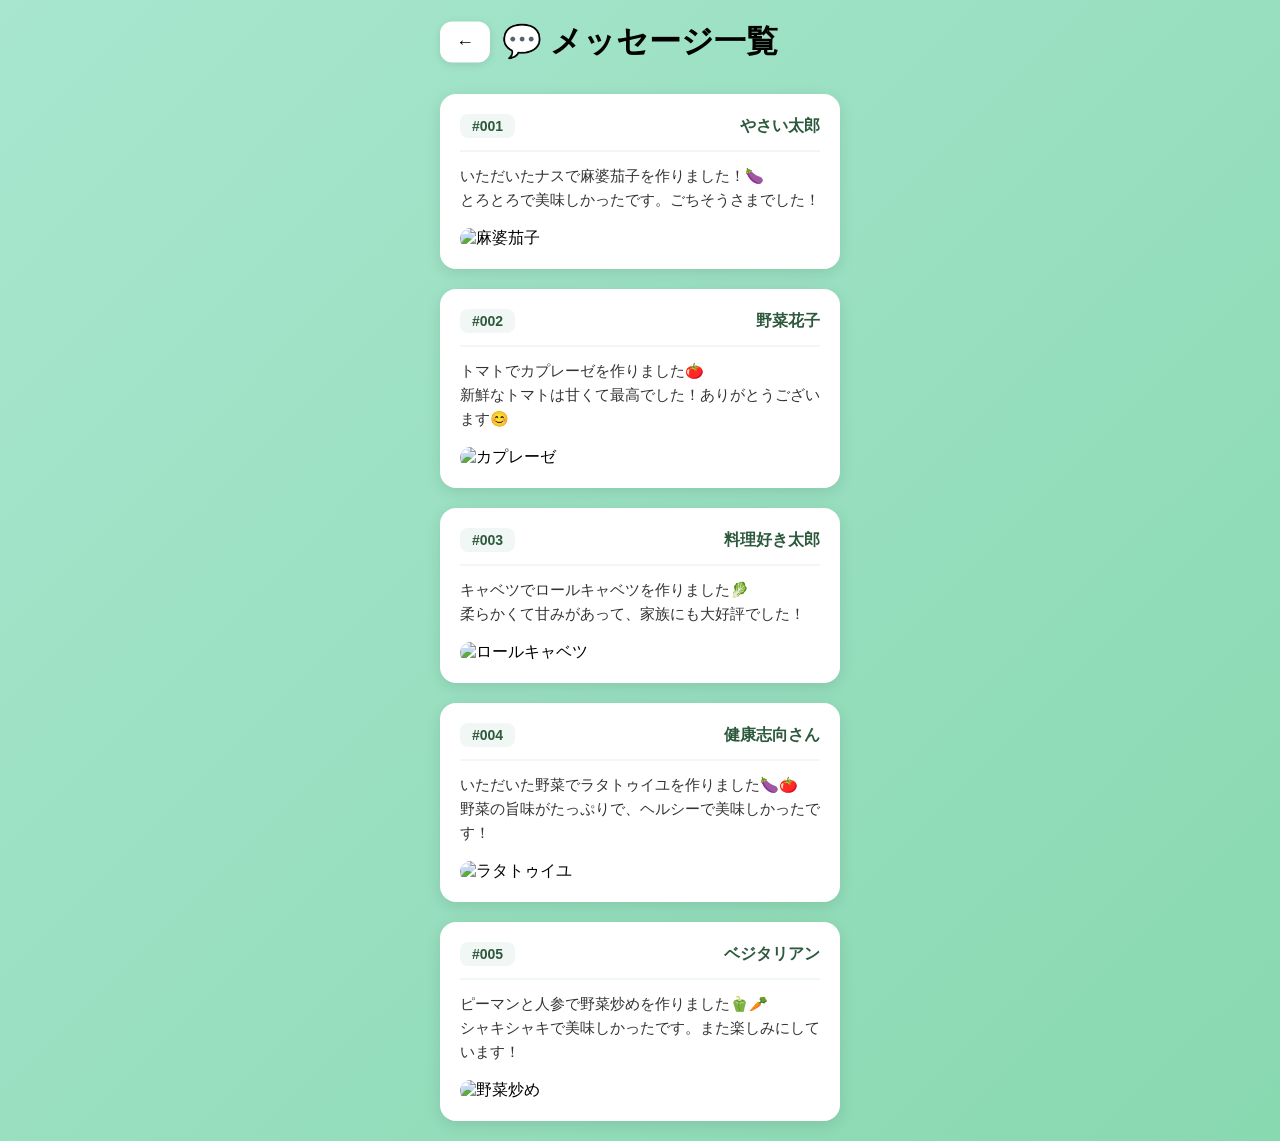
==== backend/static/messages.html @ 36d62829 "コメント一覧追加" ====
<!DOCTYPE html>
<html lang="ja">

<head>
    <meta charset="UTF-8">
    <meta name="viewport" content="width=device-width, initial-scale=1.0, user-scalable=no">
    <meta name="apple-mobile-web-app-capable" content="yes">
    <meta name="apple-mobile-web-app-status-bar-style" content="default">
    <title>💬 メッセージ一覧 - オフィシェア</title>
    <link rel="stylesheet" href="style.css">
    <style>
        /* メッセージ一覧専用スタイル */
        .messages-header {
            position: relative;
            text-align: center;
            margin-bottom: 30px;
        }

        .back-btn {
            position: absolute;
            left: 0;
            top: 50%;
            transform: translateY(-50%);
            background: white;
            border: none;
            padding: 10px 16px;
            border-radius: 12px;
            font-size: 18px;
            cursor: pointer;
            box-shadow: 0 2px 8px rgba(0, 0, 0, 0.1);
            transition: all 0.3s ease;
        }

        .back-btn:hover {
            transform: translateY(-50%) scale(1.05);
            box-shadow: 0 4px 12px rgba(0, 0, 0, 0.15);
        }

        .messages-list {
            display: flex;
            flex-direction: column;
            gap: 20px;
        }

        .message-card {
            background: white;
            border-radius: 16px;
            padding: 20px;
            box-shadow: 0 4px 15px rgba(0, 0, 0, 0.1);
            transition: transform 0.3s ease;
        }

        .message-card:hover {
            transform: translateY(-2px);
            box-shadow: 0 6px 20px rgba(0, 0, 0, 0.15);
        }

        .message-header {
            display: flex;
            justify-content: space-between;
            align-items: center;
            margin-bottom: 12px;
            padding-bottom: 12px;
            border-bottom: 2px solid #f0f7f4;
        }

        .message-id {
            font-size: 14px;
            font-weight: 600;
            color: #2d5a3d;
            background: #f0f7f4;
            padding: 4px 12px;
            border-radius: 8px;
        }

        .message-nickname {
            font-size: 16px;
            font-weight: 600;
            color: #2d5a3d;
        }

        .message-comment {
            font-size: 15px;
            line-height: 1.6;
            color: #333;
            margin-bottom: 16px;
        }

        .message-photo {
            width: 100%;
            border-radius: 12px;
            overflow: hidden;
        }

        .message-photo img {
            width: 100%;
            height: auto;
            display: block;
        }

        .empty-state {
            text-align: center;
            padding: 60px 20px;
            color: #888;
        }

        .empty-state-icon {
            font-size: 64px;
            margin-bottom: 16px;
        }

        .empty-state-text {
            font-size: 16px;
        }
    </style>
</head>

<body>
    <div class="container">
        <div class="messages-header">
            <button class="back-btn" onclick="goBack()">←</button>
            <h1>💬 メッセージ一覧</h1>
        </div>

        <div class="messages-list" id="messages-list">
            <!-- メッセージカード1 -->
            <div class="message-card">
                <div class="message-header">
                    <span class="message-id">#001</span>
                    <span class="message-nickname">やさい太郎</span>
                </div>
                <p class="message-comment">
                    いただいたナスで麻婆茄子を作りました！🍆<br>
                    とろとろで美味しかったです。ごちそうさまでした！
                </p>
                <div class="message-photo">
                    <img src="https://images.unsplash.com/photo-1603133872878-684f208fb84b?w=600&h=400&fit=crop"
                        alt="麻婆茄子">
                </div>
            </div>

            <!-- メッセージカード2 -->
            <div class="message-card">
                <div class="message-header">
                    <span class="message-id">#002</span>
                    <span class="message-nickname">野菜花子</span>
                </div>
                <p class="message-comment">
                    トマトでカプレーゼを作りました🍅<br>
                    新鮮なトマトは甘くて最高でした！ありがとうございます😊
                </p>
                <div class="message-photo">
                    <img src="https://images.unsplash.com/photo-1608897013039-887f21d8c804?w=600&h=400&fit=crop"
                        alt="カプレーゼ">
                </div>
            </div>

            <!-- メッセージカード3 -->
            <div class="message-card">
                <div class="message-header">
                    <span class="message-id">#003</span>
                    <span class="message-nickname">料理好き太郎</span>
                </div>
                <p class="message-comment">
                    キャベツでロールキャベツを作りました🥬<br>
                    柔らかくて甘みがあって、家族にも大好評でした！
                </p>
                <div class="message-photo">
                    <img src="https://images.unsplash.com/photo-1544025162-d76694265947?w=600&h=400&fit=crop"
                        alt="ロールキャベツ">
                </div>
            </div>

            <!-- メッセージカード4 -->
            <div class="message-card">
                <div class="message-header">
                    <span class="message-id">#004</span>
                    <span class="message-nickname">健康志向さん</span>
                </div>
                <p class="message-comment">
                    いただいた野菜でラタトゥイユを作りました🍆🍅<br>
                    野菜の旨味がたっぷりで、ヘルシーで美味しかったです！
                </p>
                <div class="message-photo">
                    <img src="https://images.unsplash.com/photo-1572695157366-5e585ab2b69f?w=600&h=400&fit=crop"
                        alt="ラタトゥイユ">
                </div>
            </div>

            <!-- メッセージカード5 -->
            <div class="message-card">
                <div class="message-header">
                    <span class="message-id">#005</span>
                    <span class="message-nickname">ベジタリアン</span>
                </div>
                <p class="message-comment">
                    ピーマンと人参で野菜炒めを作りました🫑🥕<br>
                    シャキシャキで美味しかったです。また楽しみにしています！
                </p>
                <div class="message-photo">
                    <img src="https://images.unsplash.com/photo-1512058564366-18510be2db19?w=600&h=400&fit=crop"
                        alt="野菜炒め">
                </div>
            </div>
        </div>
    </div>

    <script>
        function goBack() {
            window.location.href = '/';
        }
    </script>
</body>

</html>
---- backend/static/style.css ----
* {
    box-sizing: border-box;
    margin: 0;
    padding: 0;
}

body {
    font-family: -apple-system, BlinkMacSystemFont, 'Segoe UI', Roboto, sans-serif;
    background: linear-gradient(135deg, #a8e6cf 0%, #88d8b0 100%);
    min-height: 100vh;
    padding: 20px;
}

.container {
    max-width: 400px;
    margin: 0 auto;
}

header {
    text-align: center;
    margin-bottom: 30px;
}

header h1 {
    font-size: 28px;
    color: #2d5a3d;
    margin-bottom: 8px;
}

header p {
    color: #4a7c59;
    font-size: 14px;
}

.status-card {
    background: white;
    border-radius: 16px;
    padding: 20px;
    margin-bottom: 20px;
    box-shadow: 0 4px 15px rgba(0, 0, 0, 0.1);
}

.status-card h2 {
    font-size: 16px;
    color: #666;
    margin-bottom: 15px;
    display: flex;
    align-items: center;
    gap: 8px;
}

.locker-grid {
    display: flex;
    flex-direction: column;
    gap: 12px;
}

.locker-btn {
    display: flex;
    align-items: center;
    justify-content: space-between;
    padding: 18px 20px;
    border: none;
    border-radius: 12px;
    font-size: 16px;
    font-weight: 600;
    cursor: pointer;
    transition: all 0.3s ease;
    background: #f0f7f4;
    color: #2d5a3d;
}

.locker-btn:hover {
    background: #e0f0e8;
    transform: translateY(-2px);
    box-shadow: 0 4px 12px rgba(45, 90, 61, 0.2);
}

.locker-btn:active {
    transform: translateY(0);
}

.locker-btn.unlocking {
    background: #fff3cd;
    color: #856404;
    animation: pulse 1s infinite;
}

.locker-btn.success {
    background: #d4edda;
    color: #155724;
}

.locker-btn.error {
    background: #f8d7da;
    color: #721c24;
}

@keyframes pulse {

    0%,
    100% {
        opacity: 1;
    }

    50% {
        opacity: 0.7;
    }
}

.locker-info {
    display: flex;
    align-items: center;
    gap: 12px;
}

.locker-icon {
    font-size: 24px;
}

.locker-name {
    display: flex;
    flex-direction: column;
}

.locker-name span:first-child {
    font-size: 18px;
}

.locker-name span:last-child {
    font-size: 12px;
    font-weight: normal;
    color: #888;
}

.locker-status {
    font-size: 20px;
}

.qr-section {
    background: white;
    border-radius: 16px;
    padding: 20px;
    margin-bottom: 20px;
    box-shadow: 0 4px 15px rgba(0, 0, 0, 0.1);
}

.qr-section h2 {
    font-size: 16px;
    color: #666;
    margin-bottom: 15px;
    display: flex;
    align-items: center;
    gap: 8px;
}

#qr-reader {
    width: 100%;
    border-radius: 12px;
    overflow: hidden;
}

#qr-reader video {
    border-radius: 12px;
}

.scan-btn {
    width: 100%;
    padding: 16px;
    background: #2d5a3d;
    color: white;
    border: none;
    border-radius: 12px;
    font-size: 16px;
    font-weight: 600;
    cursor: pointer;
    display: flex;
    align-items: center;
    justify-content: center;
    gap: 8px;
}

.scan-btn:hover {
    background: #1e3d29;
}

.scan-btn:disabled {
    background: #999;
    cursor: not-allowed;
}

.message {
    padding: 15px;
    border-radius: 12px;
    margin-top: 15px;
    text-align: center;
    font-weight: 500;
    display: none;
}

.message.show {
    display: block;
    animation: slideIn 0.3s ease;
}

.message.success {
    background: #d4edda;
    color: #155724;
}

.message.error {
    background: #f8d7da;
    color: #721c24;
}

.message.info {
    background: #cce5ff;
    color: #004085;
}

@keyframes slideIn {
    from {
        opacity: 0;
        transform: translateY(-10px);
    }

    to {
        opacity: 1;
        transform: translateY(0);
    }
}



.connection-status {
    margin-top: 10px;
    font-size: 12px;
    display: flex;
    align-items: center;
    gap: 6px;
}

.connection-status.connected {
    color: #155724;
}

.connection-status.disconnected {
    color: #721c24;
}

.status-dot {
    width: 8px;
    height: 8px;
    border-radius: 50%;
}

.status-dot.connected {
    background: #28a745;
}

.status-dot.disconnected {
    background: #dc3545;
}

footer {
    text-align: center;
    margin-top: 30px;
    color: #4a7c59;
    font-size: 12px;
}

.mode-selection {
    display: flex;
    gap: 15px;
}

.mode-card {
    flex: 1;
    background: white;
    border-radius: 16px;
    padding: 20px;
    display: flex;
    flex-direction: column;
    align-items: center;
    justify-content: center;
    gap: 10px;
    cursor: pointer;
    box-shadow: 0 4px 15px rgba(0, 0, 0, 0.1);
    transition: all 0.3s ease;
    border: 2px solid transparent;
}

.mode-card:hover {
    transform: translateY(-2px);
}

.mode-card.selected {
    border-color: #2d5a3d;
    background: #f0f7f4;
    transform: translateY(-2px);
    box-shadow: 0 6px 20px rgba(45, 90, 61, 0.2);
}

.mode-icon {
    font-size: 32px;
}

/* 入力フォームのスタイル */
.input-form-overlay {
    position: fixed;
    top: 0;
    left: 0;
    width: 100%;
    height: 100%;
    background: rgba(0, 0, 0, 0.5);
    display: flex;
    align-items: center;
    justify-content: center;
    z-index: 1000;
    opacity: 0;
    pointer-events: none;
    transition: opacity 0.3s ease;
}

.input-form-overlay.visible {
    opacity: 1;
    pointer-events: auto;
}

.input-form-card {
    background: white;
    border-radius: 16px;
    padding: 24px;
    width: 90%;
    max-width: 350px;
    box-shadow: 0 10px 30px rgba(0, 0, 0, 0.2);
    transform: translateY(20px);
    transition: transform 0.3s ease;
}

.input-form-overlay.visible .input-form-card {
    transform: translateY(0);
}

.form-group {
    margin-bottom: 16px;
}

.form-label {
    display: block;
    margin-bottom: 6px;
    font-weight: 600;
    color: #2d5a3d;
    font-size: 14px;
}

.form-input,
.form-select {
    width: 100%;
    padding: 10px;
    border: 2px solid #e0f0e8;
    border-radius: 8px;
    font-size: 16px;
    outline: none;
    transition: border-color 0.2s;
}

.form-input:focus,
.form-select:focus {
    border-color: #2d5a3d;
}

.form-actions {
    display: flex;
    gap: 10px;
    margin-top: 24px;
}

.btn-cancel {
    flex: 1;
    padding: 12px;
    background: #f8d7da;
    color: #721c24;
    border: none;
    border-radius: 8px;
    font-weight: 600;
    cursor: pointer;
}

.btn-submit {
    flex: 2;
    padding: 12px;
    background: #2d5a3d;
    color: white;
    border: none;
    border-radius: 8px;
    font-weight: 600;
    cursor: pointer;
}

/* メッセージボタン */
.messages-btn {
    position: absolute;
    top: 0;
    right: 0;
    background: white;
    color: #2d5a3d;
    text-decoration: none;
    font-size: 24px;
    width: 48px;
    height: 48px;
    border-radius: 50%;
    display: flex;
    align-items: center;
    justify-content: center;
    box-shadow: 0 4px 12px rgba(0, 0, 0, 0.15);
    transition: all 0.3s ease;
}

.messages-btn:hover {
    transform: scale(1.1);
    box-shadow: 0 6px 16px rgba(0, 0, 0, 0.2);
}

.messages-btn:active {
    transform: scale(0.95);
}
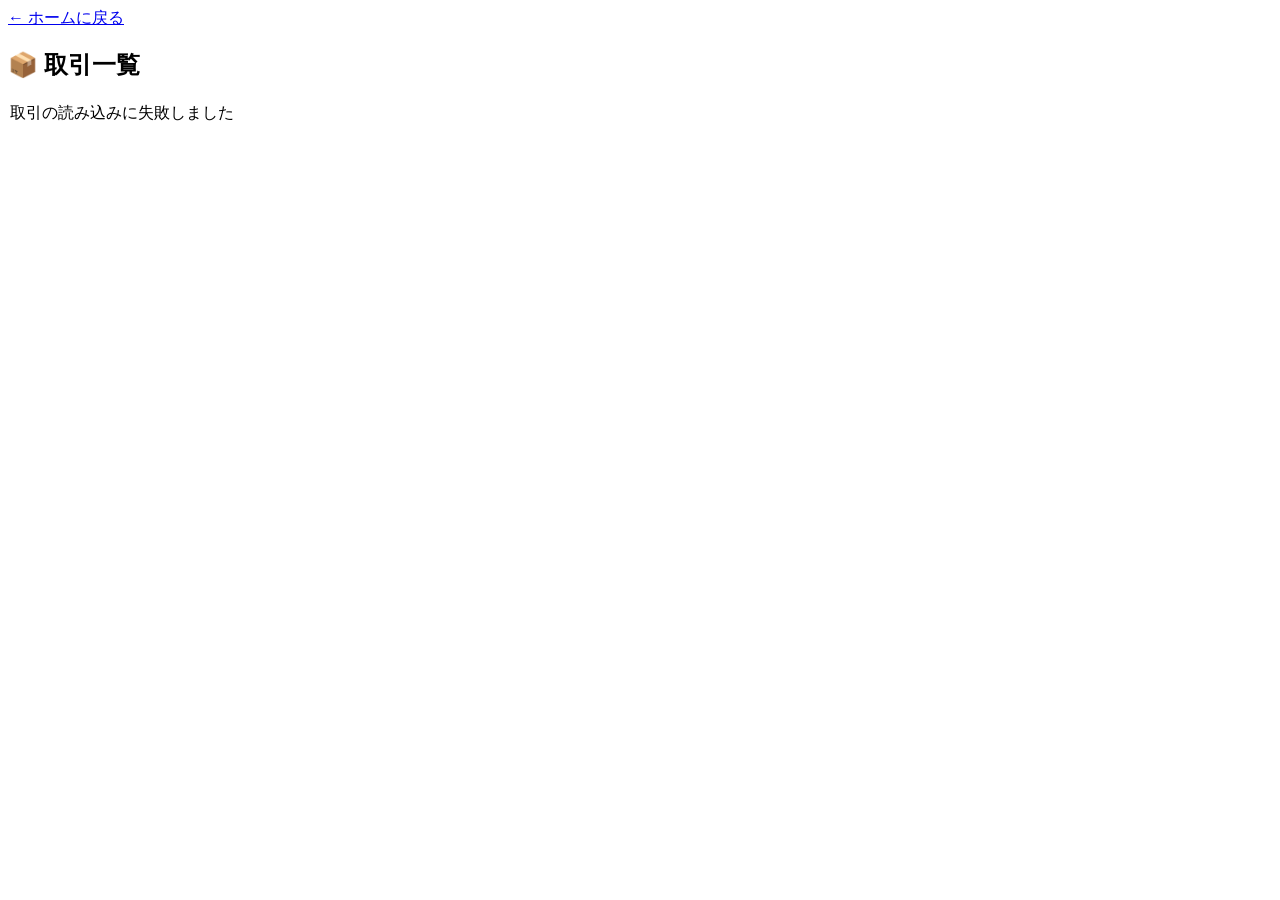
==== commit 8a3eec05: "メッセージ交換機能追加" ====
--- a/backend/static/messages.html
+++ b/backend/static/messages.html
@@ -1,215 +1,395 @@
 <!DOCTYPE html>
 <html lang="ja">
-
 <head>
     <meta charset="UTF-8">
-    <meta name="viewport" content="width=device-width, initial-scale=1.0, user-scalable=no">
-    <meta name="apple-mobile-web-app-capable" content="yes">
-    <meta name="apple-mobile-web-app-status-bar-style" content="default">
-    <title>💬 メッセージ一覧 - オフィシェア</title>
-    <link rel="stylesheet" href="style.css">
-    <style>
-        /* メッセージ一覧専用スタイル */
-        .messages-header {
-            position: relative;
-            text-align: center;
-            margin-bottom: 30px;
-        }
-
-        .back-btn {
-            position: absolute;
-            left: 0;
-            top: 50%;
-            transform: translateY(-50%);
-            background: white;
-            border: none;
-            padding: 10px 16px;
-            border-radius: 12px;
-            font-size: 18px;
-            cursor: pointer;
-            box-shadow: 0 2px 8px rgba(0, 0, 0, 0.1);
-            transition: all 0.3s ease;
-        }
-
-        .back-btn:hover {
-            transform: translateY(-50%) scale(1.05);
-            box-shadow: 0 4px 12px rgba(0, 0, 0, 0.15);
-        }
-
-        .messages-list {
-            display: flex;
-            flex-direction: column;
-            gap: 20px;
-        }
-
-        .message-card {
-            background: white;
-            border-radius: 16px;
-            padding: 20px;
-            box-shadow: 0 4px 15px rgba(0, 0, 0, 0.1);
-            transition: transform 0.3s ease;
-        }
-
-        .message-card:hover {
-            transform: translateY(-2px);
-            box-shadow: 0 6px 20px rgba(0, 0, 0, 0.15);
-        }
-
-        .message-header {
-            display: flex;
-            justify-content: space-between;
-            align-items: center;
-            margin-bottom: 12px;
-            padding-bottom: 12px;
-            border-bottom: 2px solid #f0f7f4;
-        }
-
-        .message-id {
-            font-size: 14px;
-            font-weight: 600;
-            color: #2d5a3d;
-            background: #f0f7f4;
-            padding: 4px 12px;
-            border-radius: 8px;
-        }
-
-        .message-nickname {
-            font-size: 16px;
-            font-weight: 600;
-            color: #2d5a3d;
-        }
-
-        .message-comment {
-            font-size: 15px;
-            line-height: 1.6;
-            color: #333;
-            margin-bottom: 16px;
-        }
-
-        .message-photo {
-            width: 100%;
-            border-radius: 12px;
-            overflow: hidden;
-        }
-
-        .message-photo img {
-            width: 100%;
-            height: auto;
-            display: block;
-        }
-
-        .empty-state {
-            text-align: center;
-            padding: 60px 20px;
-            color: #888;
-        }
-
-        .empty-state-icon {
-            font-size: 64px;
-            margin-bottom: 16px;
-        }
-
-        .empty-state-text {
-            font-size: 16px;
-        }
-    </style>
+    <meta name="viewport" content="width=device-width, initial-scale=1.0">
+    <title>メッセージ - オフィシェア</title>
+    <link rel="stylesheet" href="/static/style.css">
 </head>
-
 <body>
-    <div class="container">
-        <div class="messages-header">
-            <button class="back-btn" onclick="goBack()">←</button>
-            <h1>💬 メッセージ一覧</h1>
+    <div class="messages-container">
+        <a href="/" class="back-button">← ホームに戻る</a>
+
+        <!-- 取引一覧（transaction_idがない場合に表示） -->
+        <div id="transactions-view" style="display: none;">
+            <div class="transactions-list">
+                <h2>📦 取引一覧</h2>
+                <table class="transactions-table" id="transactions-container">
+                    <thead>
+                        <tr>
+                            <th>種別</th>
+                            <th>ユーザー</th>
+                            <th>野菜・内容</th>
+                            <th>ロッカー</th>
+                            <th>日時</th>
+                        </tr>
+                    </thead>
+                    <tbody id="transactions-tbody">
+                        <tr>
+                            <td colspan="5" class="loading">取引を読み込み中...</td>
+                        </tr>
+                    </tbody>
+                </table>
+            </div>
         </div>
 
-        <div class="messages-list" id="messages-list">
-            <!-- メッセージカード1 -->
-            <div class="message-card">
-                <div class="message-header">
-                    <span class="message-id">#001</span>
-                    <span class="message-nickname">やさい太郎</span>
-                </div>
-                <p class="message-comment">
-                    いただいたナスで麻婆茄子を作りました！🍆<br>
-                    とろとろで美味しかったです。ごちそうさまでした！
-                </p>
-                <div class="message-photo">
-                    <img src="https://images.unsplash.com/photo-1603133872878-684f208fb84b?w=600&h=400&fit=crop"
-                        alt="麻婆茄子">
-                </div>
+        <!-- メッセージ画面（transaction_idがある場合に表示） -->
+        <div id="messages-view" style="display: none;">
+            <div id="transaction-info" class="transaction-info" style="display: none;">
+                <!-- JavaScriptで動的に生成 -->
             </div>
 
-            <!-- メッセージカード2 -->
-            <div class="message-card">
-                <div class="message-header">
-                    <span class="message-id">#002</span>
-                    <span class="message-nickname">野菜花子</span>
-                </div>
-                <p class="message-comment">
-                    トマトでカプレーゼを作りました🍅<br>
-                    新鮮なトマトは甘くて最高でした！ありがとうございます😊
-                </p>
-                <div class="message-photo">
-                    <img src="https://images.unsplash.com/photo-1608897013039-887f21d8c804?w=600&h=400&fit=crop"
-                        alt="カプレーゼ">
-                </div>
+            <div id="messages-list" class="messages-list">
+                <div class="loading">メッセージを読み込み中...</div>
             </div>
 
-            <!-- メッセージカード3 -->
-            <div class="message-card">
-                <div class="message-header">
-                    <span class="message-id">#003</span>
-                    <span class="message-nickname">料理好き太郎</span>
-                </div>
-                <p class="message-comment">
-                    キャベツでロールキャベツを作りました🥬<br>
-                    柔らかくて甘みがあって、家族にも大好評でした！
-                </p>
-                <div class="message-photo">
-                    <img src="https://images.unsplash.com/photo-1544025162-d76694265947?w=600&h=400&fit=crop"
-                        alt="ロールキャベツ">
-                </div>
-            </div>
-
-            <!-- メッセージカード4 -->
-            <div class="message-card">
-                <div class="message-header">
-                    <span class="message-id">#004</span>
-                    <span class="message-nickname">健康志向さん</span>
-                </div>
-                <p class="message-comment">
-                    いただいた野菜でラタトゥイユを作りました🍆🍅<br>
-                    野菜の旨味がたっぷりで、ヘルシーで美味しかったです！
-                </p>
-                <div class="message-photo">
-                    <img src="https://images.unsplash.com/photo-1572695157366-5e585ab2b69f?w=600&h=400&fit=crop"
-                        alt="ラタトゥイユ">
-                </div>
-            </div>
-
-            <!-- メッセージカード5 -->
-            <div class="message-card">
-                <div class="message-header">
-                    <span class="message-id">#005</span>
-                    <span class="message-nickname">ベジタリアン</span>
-                </div>
-                <p class="message-comment">
-                    ピーマンと人参で野菜炒めを作りました🫑🥕<br>
-                    シャキシャキで美味しかったです。また楽しみにしています！
-                </p>
-                <div class="message-photo">
-                    <img src="https://images.unsplash.com/photo-1512058564366-18510be2db19?w=600&h=400&fit=crop"
-                        alt="野菜炒め">
-                </div>
+            <div class="message-form">
+                <h3>💬 メッセージを送信</h3>
+                <div id="form-message" style="display: none;"></div>
+                
+                <input 
+                    type="email" 
+                    id="user-email" 
+                    class="user-email-input" 
+                    placeholder="あなたのメールアドレス"
+                    required
+                >
+                
+                <textarea 
+                    id="message-content" 
+                    class="message-input" 
+                    placeholder="メッセージを入力してください..."
+                    required
+                ></textarea>
+                
+                <button id="send-button" class="send-button" onclick="sendMessage()">
+                    送信する
+                </button>
             </div>
         </div>
     </div>
 
     <script>
-        function goBack() {
-            window.location.href = '/';
-        }
+        // URLパラメータから取引IDを取得
+        const urlParams = new URLSearchParams(window.location.search);
+        const transactionId = urlParams.get('transaction_id');
+
+        // ローカルストレージからメールアドレスを復元
+        const savedEmail = localStorage.getItem('userEmail');
+        if (savedEmail) {
+            document.getElementById('user-email').value = savedEmail;
+        }
+
+        // 初期化
+        if (!transactionId) {
+            // 取引一覧を表示
+            showTransactionsList();
+        } else {
+            // メッセージ画面を表示
+            showMessagesView();
+            loadTransactionAndMessages();
+        }
+
+        /**
+         * 取引一覧表示モード
+         */
+        function showTransactionsList() {
+            document.getElementById('transactions-view').style.display = 'block';
+            document.getElementById('messages-view').style.display = 'none';
+            loadTransactions();
+        }
+
+        /**
+         * メッセージ表示モード
+         */
+        function showMessagesView() {
+            document.getElementById('transactions-view').style.display = 'none';
+            document.getElementById('messages-view').style.display = 'block';
+        }
+
+        /**
+         * 取引一覧を読み込む
+         */
+        async function loadTransactions() {
+            try {
+                const response = await fetch('/api/transactions?limit=20');
+                const data = await response.json();
+
+                if (data.success && data.transactions.length > 0) {
+                    displayTransactions(data.transactions);
+                } else {
+                    document.getElementById('transactions-container').innerHTML = 
+                        '<div class="no-transactions">まだ取引がありません</div>';
+                }
+            } catch (error) {
+                console.error('Error:', error);
+                document.getElementById('transactions-container').innerHTML = 
+                    '<div class="error-message">取引の読み込みに失敗しました</div>';
+            }
+        }
+
+        /**
+         * 取引一覧を表示
+         */
+        function displayTransactions(transactions) {
+            const tbody = document.getElementById('transactions-tbody');
+            
+            let html = '';
+            transactions.forEach(t => {
+                const modeEmoji = t.mode === 'deposit' ? '🥦' : '🍲';
+                const modeText = t.mode === 'deposit' ? '預け入れ' : '取り出し';
+                const modeClass = t.mode === 'deposit' ? 'deposit' : 'retrieve';
+                const contentText = t.item || '-';
+                const contentClass = t.item ? '' : 'empty';
+                
+                html += `
+                    <tr class="transaction-row ${modeClass}" onclick="selectTransaction(${t.id})">
+                        <td class="transaction-type-cell">
+                            <span class="transaction-type-icon">${modeEmoji}</span>
+                            <span class="transaction-type-text ${modeClass}">${modeText}</span>
+                        </td>
+                        <td class="transaction-user-cell">${t.nickname}さん</td>
+                        <td class="transaction-content-cell ${contentClass}">${contentText}</td>
+                        <td class="transaction-locker-cell">引き出し${t.locker_id}（${getLockerName(t.locker_id)}）</td>
+                        <td class="transaction-time-cell">${formatDate(t.created_at)}</td>
+                    </tr>
+                `;
+            });
+            
+            tbody.innerHTML = html;
+        }
+
+        /**
+         * 取引を選択
+         */
+        function selectTransaction(transactionId) {
+            window.location.href = `/static/messages.html?transaction_id=${transactionId}`;
+        }
+
+        /**
+         * ロッカー名を取得
+         */
+        function getLockerName(lockerId) {
+            const names = {1: '上段', 2: '中段', 3: '下段'};
+            return names[lockerId] || '';
+        }
+
+        /**
+         * 取引情報とメッセージを読み込む
+         */
+        async function loadTransactionAndMessages() {
+            try {
+                const response = await fetch(`/api/transactions/${transactionId}/messages`);
+                const data = await response.json();
+
+                if (data.success) {
+                    displayTransactionInfo(data.transaction);
+                    displayMessages(data.messages);
+                } else {
+                    showError('取引情報の取得に失敗しました');
+                }
+            } catch (error) {
+                console.error('Error:', error);
+                showError('通信エラーが発生しました');
+            }
+        }
+
+        /**
+         * 取引情報を表示
+         */
+        function displayTransactionInfo(transaction) {
+            const infoDiv = document.getElementById('transaction-info');
+            
+            const modeText = transaction.mode === 'deposit' ? '預け入れ' : '取り出し';
+            const modeEmoji = transaction.mode === 'deposit' ? '🥦' : '🍲';
+            
+            let html = `
+                <h2>${modeEmoji} ${modeText} - 引き出し${transaction.locker_id}</h2>
+                <p><strong>ユーザー:</strong> ${transaction.nickname}</p>
+                <p><strong>日時:</strong> ${formatDate(transaction.created_at)}</p>
+            `;
+            
+            if (transaction.item) {
+                html += `<p><strong>野菜:</strong> ${transaction.item}</p>`;
+            }
+            
+            if (transaction.duration) {
+                html += `<p><strong>保管期間:</strong> ${transaction.duration}時間</p>`;
+            }
+            
+            infoDiv.innerHTML = html;
+            infoDiv.style.display = 'block';
+        }
+
+        /**
+         * メッセージ一覧を表示
+         */
+        function displayMessages(messages) {
+            const listDiv = document.getElementById('messages-list');
+            const currentUserEmail = document.getElementById('user-email').value;
+
+            if (messages.length === 0) {
+                listDiv.innerHTML = '<div class="no-messages">まだメッセージがありません</div>';
+                return;
+            }
+
+            let html = '';
+            messages.forEach(msg => {
+                const isOwnMessage = currentUserEmail && msg.sender_email === currentUserEmail;
+                const messageClass = isOwnMessage ? 'own-message' : 'other-message';
+                
+                html += `
+                    <div class="message-item ${messageClass}">
+                        <div class="message-sender">${msg.sender_name}</div>
+                        <div class="message-content">${escapeHtml(msg.content)}</div>
+                        <div class="message-time">${formatDate(msg.created_at)}</div>
+                    </div>
+                `;
+            });
+
+            listDiv.innerHTML = html;
+            
+            // 最新メッセージまでスクロール
+            listDiv.scrollTop = listDiv.scrollHeight;
+        }
+
+        /**
+         * メッセージを送信
+         */
+        async function sendMessage() {
+            const email = document.getElementById('user-email').value.trim();
+            const content = document.getElementById('message-content').value.trim();
+
+            if (!email) {
+                showFormMessage('メールアドレスを入力してください', 'error');
+                return;
+            }
+
+            if (!content) {
+                showFormMessage('メッセージを入力してください', 'error');
+                return;
+            }
+
+            // メールアドレスをローカルストレージに保存
+            localStorage.setItem('userEmail', email);
+
+            const sendButton = document.getElementById('send-button');
+            sendButton.disabled = true;
+            sendButton.textContent = '送信中...';
+
+            try {
+                const response = await fetch('/api/messages', {
+                    method: 'POST',
+                    headers: {
+                        'Content-Type': 'application/json'
+                    },
+                    body: JSON.stringify({
+                        transaction_id: parseInt(transactionId),
+                        from_user_email: email,
+                        content: content
+                    })
+                });
+
+                const data = await response.json();
+
+                if (data.success) {
+                    showFormMessage('メッセージを送信しました！', 'success');
+                    document.getElementById('message-content').value = '';
+                    
+                    // メッセージ一覧を再読み込み
+                    setTimeout(() => {
+                        loadTransactionAndMessages();
+                    }, 500);
+                } else {
+                    showFormMessage(data.message || '送信に失敗しました', 'error');
+                }
+            } catch (error) {
+                console.error('Error:', error);
+                showFormMessage('通信エラーが発生しました', 'error');
+            } finally {
+                sendButton.disabled = false;
+                sendButton.textContent = '送信する';
+            }
+        }
+
+        /**
+         * フォームメッセージを表示
+         */
+        function showFormMessage(message, type) {
+            const messageDiv = document.getElementById('form-message');
+            messageDiv.className = type === 'error' ? 'error-message' : 'success-message';
+            messageDiv.textContent = message;
+            messageDiv.style.display = 'block';
+
+            setTimeout(() => {
+                messageDiv.style.display = 'none';
+            }, 3000);
+        }
+
+        /**
+         * エラーメッセージを表示
+         */
+        function showError(message) {
+            const listDiv = document.getElementById('messages-list');
+            listDiv.innerHTML = `<div class="error-message">${message}</div>`;
+        }
+
+        /**
+         * 日時をフォーマット
+         */
+        function formatDate(dateString) {
+            const date = new Date(dateString);
+            const now = new Date();
+            const diff = now - date;
+            
+            // 1分未満
+            if (diff < 60000) {
+                return 'たった今';
+            }
+            // 1時間未満
+            if (diff < 3600000) {
+                const minutes = Math.floor(diff / 60000);
+                return `${minutes}分前`;
+            }
+            // 24時間未満
+            if (diff < 86400000) {
+                const hours = Math.floor(diff / 3600000);
+                return `${hours}時間前`;
+            }
+            
+            // それ以降は日付表示
+            const year = date.getFullYear();
+            const month = date.getMonth() + 1;
+            const day = date.getDate();
+            const hours = date.getHours();
+            const minutes = date.getMinutes();
+            
+            return `${year}/${month}/${day} ${hours}:${minutes.toString().padStart(2, '0')}`;
+        }
+
+        /**
+         * HTMLエスケープ
+         */
+        function escapeHtml(text) {
+            const div = document.createElement('div');
+            div.textContent = text;
+            return div.innerHTML;
+        }
+
+        // Enterキーでメッセージ送信（Shift+Enterで改行）
+        document.getElementById('message-content').addEventListener('keydown', function(e) {
+            if (e.key === 'Enter' && !e.shiftKey) {
+                e.preventDefault();
+                sendMessage();
+            }
+        });
+
+        // 定期的にメッセージを更新（30秒ごと）
+        setInterval(() => {
+            if (transactionId) {
+                loadTransactionAndMessages();
+            }
+        }, 30000);
     </script>
 </body>
-
-</html>+</html>
